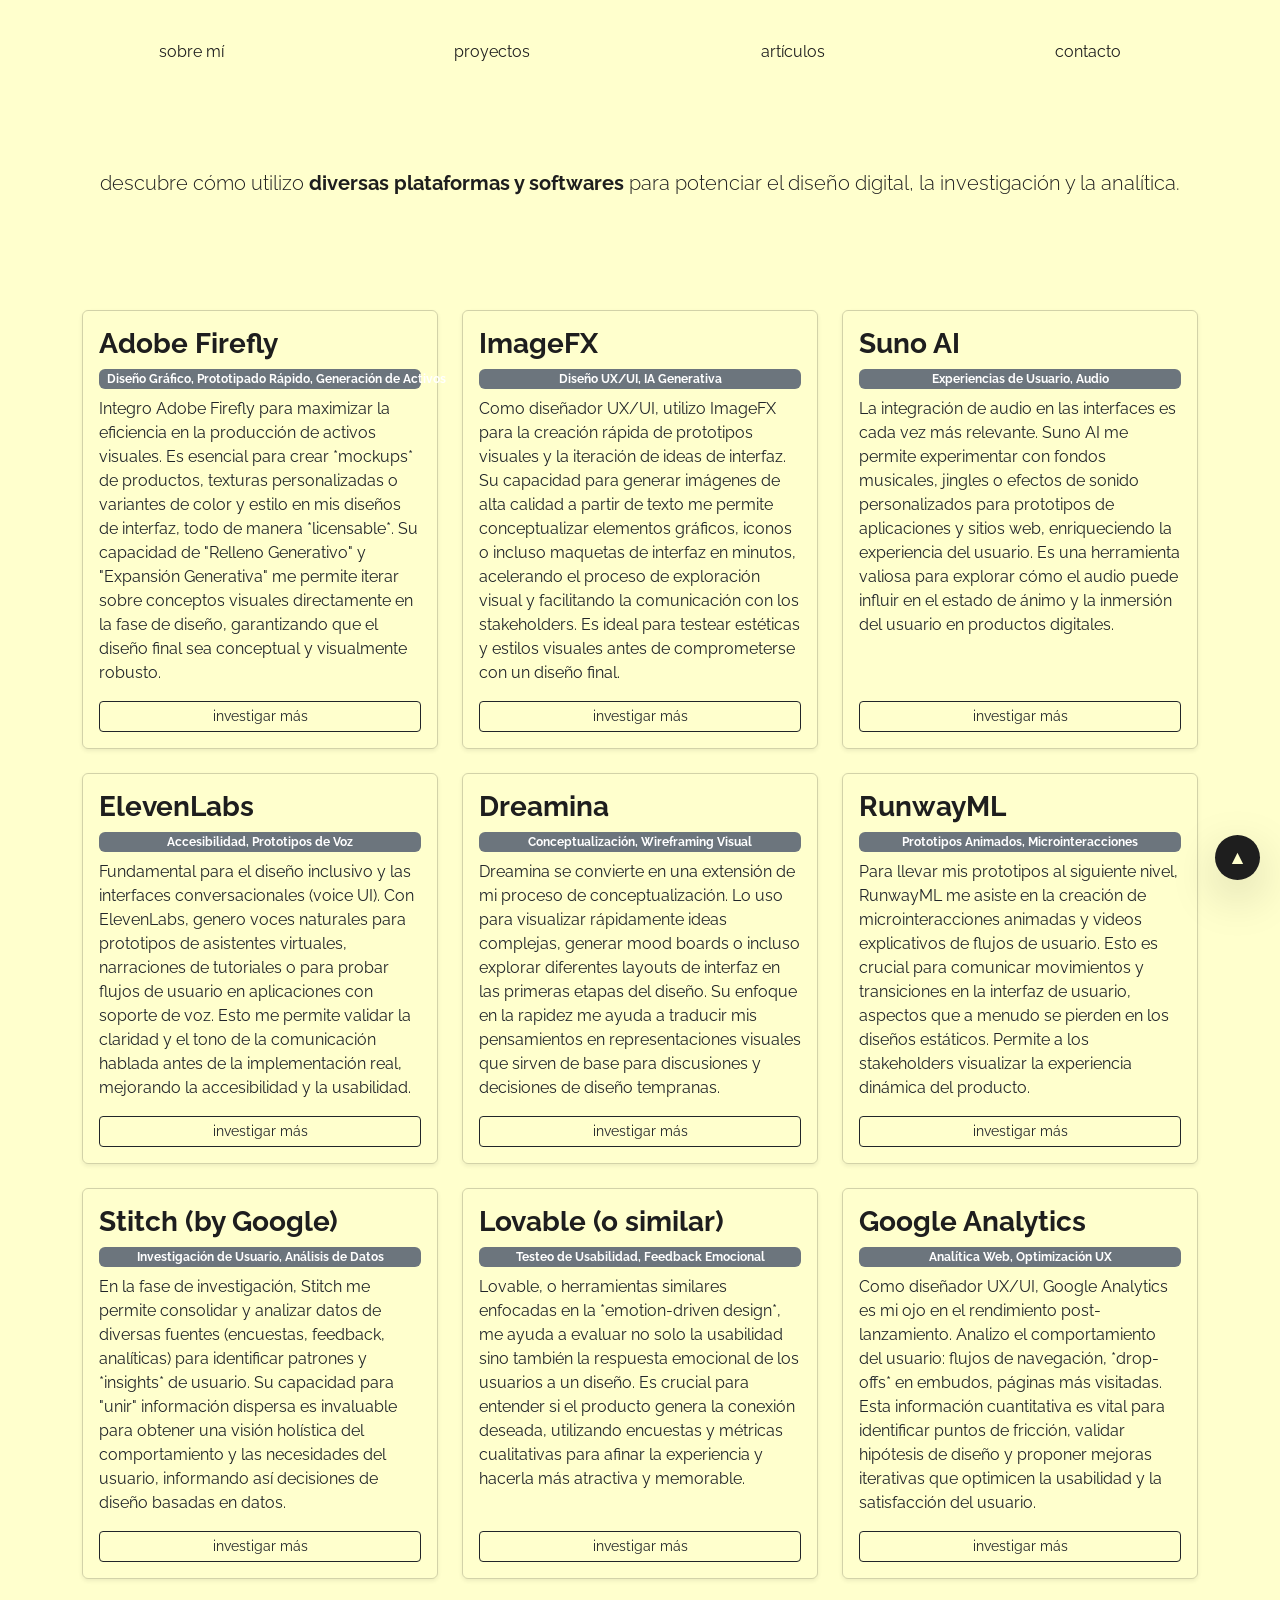
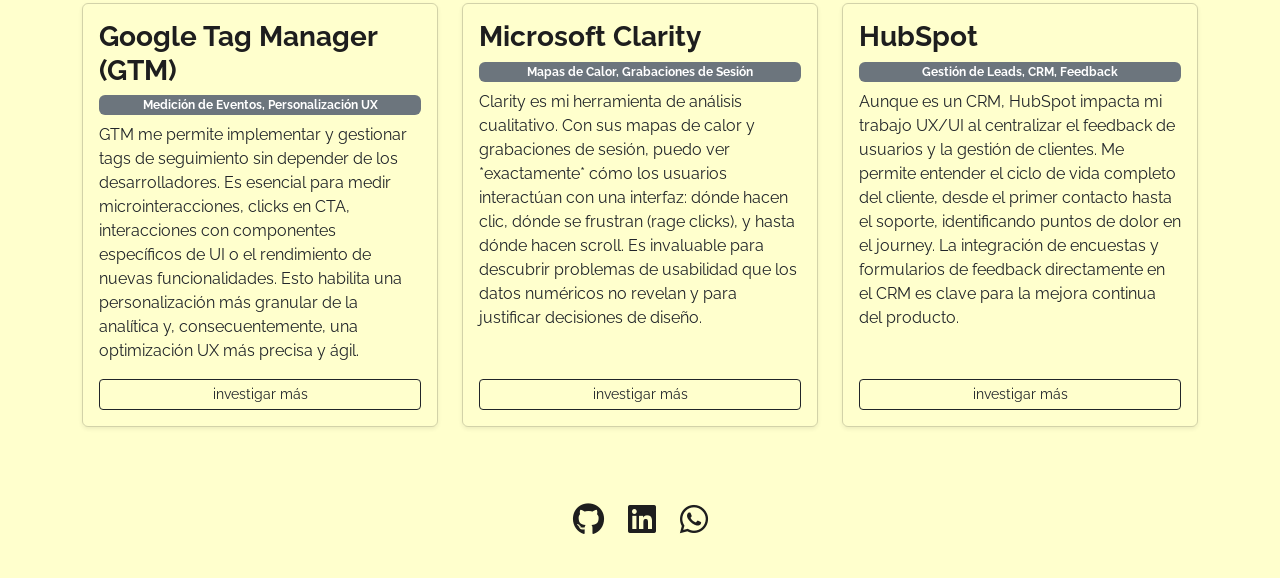
==== articulos/index.html @ fcfedfa3 "articulos" ====
<!DOCTYPE html>
<html lang="es">
<head>
    <meta charset="UTF-8" />
    <meta name="viewport" content="width=device-width, initial-scale=1.0" />
    <title>Lucía Pérez</title>
    <!-- cdn desde la web de bootstrap-->
    <link
    href="https://cdn.jsdelivr.net/npm/bootstrap@5.3.8/dist/css/bootstrap.min.css"
    rel="stylesheet"
    integrity="sha384-sRIl4kxILFvY47J16cr9ZwB07vP4J8+LH7qKQnuqkuIAvNWLzeN8tE5YBujZqJLB"
    crossorigin="anonymous"/>
    <link rel="preconnect" href="https://fonts.googleapis.com" />
    <link rel="stylesheet" href="https://cdnjs.cloudflare.com/ajax/libs/font-awesome/6.5.1/css/all.min.css" integrity="sha512-DTOQO9RWCH3ppGqcWaEA1BIZOC6xxalwEsw9c2QQeAIftl+Vegovlnee1c9QX4TctnWMn13TZye+giMm8e2LwA==" crossorigin="anonymous" referrerpolicy="no-referrer" />
    <link rel="preconnect" href="https://fonts.gstatic.com" crossorigin />
    <link
    href="https://fonts.googleapis.com/css2?family=Raleway:ital,wght@0,100..900;1,100..900&display=swap"
    rel="stylesheet"/>
    <link href="https://unpkg.com/aos@2.3.1/dist/aos.css" rel="stylesheet" />
    <link rel="stylesheet" href="style.css" />
</head>

<body>

    <!-- navbar -->
    <nav class="navbar navbar-expand-md">
    <div class="container-fluid">
        <button
        class="navbar-toggler"
        type="button"
        data-bs-toggle="collapse"
        data-bs-target="#navbar-toggler"
        aria-controls="navbarTogglerDemo01"
        aria-expanded="false"
        aria-label="Toggle navigation">
        <span class="navbar-toggler-icon"></span>
        </button>

        <div class="collapse navbar-collapse" id="navbar-toggler">
        <ul class="navbar-nav d-flex justify-content-around w-100">
            <li class="nav-item">
            <a class="nav-link" href="../index.html#hero-section">sobre mí</a>
            </li>
            <li class="nav-item">
            <a class="nav-link" href="../index.html#works-section">proyectos</a>
            </li>
            <li class="nav-item">
            <a class="nav-link" href="#">artículos</a>
            </li>
            <li class="nav-item">
            <a class="nav-link" href="../index.html#contact-section">contacto</a>
            </li>
        </ul>
        </div>
    </div>
    </nav>



<section class="hero-articulos text-center py-5" style="background-color: var(--color-claro);">
        <div class="container">

            <p class="lead mt-3" data-aos="fade-up" data-aos-duration="1000" data-aos-delay="200">
                descubre cómo utilizo <span class="font-weight-boldest">diversas plataformas y softwares</span> para potenciar el diseño digital, la investigación y la analítica. 
            </p>
        </div>
    </section>

    <section id="herramientas-dominio" class="py-5">
        <div class="container">
            <div class="row g-4">
                
                <div class="col-12 col-md-6 col-lg-4 d-flex">
                    <div class="card h-100 shadow-sm d-flex flex-column" data-aos="fade-up" data-aos-duration="800">
                        <div class="card-body d-flex flex-column">
                            <h3 class="card-title fw-bold" style="color: var(--color-acento);">Adobe Firefly</h3>
                            <span class="badge bg-secondary mb-2">Diseño Gráfico, Prototipado Rápido, Generación de Activos</span>
                            <p class="card-text">
                                Integro Adobe Firefly para maximizar la eficiencia en la producción de activos visuales. Es esencial para crear *mockups* de productos, texturas personalizadas o variantes de color y estilo en mis diseños de interfaz, todo de manera *licensable*. Su capacidad de "Relleno Generativo" y "Expansión Generativa" me permite iterar sobre conceptos visuales directamente en la fase de diseño, garantizando que el diseño final sea conceptual y visualmente robusto.
                            </p>
                            <a href="#" class="btn btn-sm btn-outline-dark mt-auto">investigar más</a> 
                        </div>
                    </div>
                </div>

                <div class="col-12 col-md-6 col-lg-4 d-flex">
                    <div class="card h-100 shadow-sm d-flex flex-column" data-aos="fade-up" data-aos-duration="800" data-aos-delay="100">
                        <div class="card-body d-flex flex-column">
                            <h3 class="card-title fw-bold" style="color: var(--color-acento);">ImageFX</h3>
                            <span class="badge bg-secondary mb-2">Diseño UX/UI, IA Generativa</span>
                            <p class="card-text">
                                Como diseñador UX/UI, utilizo ImageFX para la creación rápida de prototipos visuales y la iteración de ideas de interfaz. Su capacidad para generar imágenes de alta calidad a partir de texto me permite conceptualizar elementos gráficos, iconos o incluso maquetas de interfaz en minutos, acelerando el proceso de exploración visual y facilitando la comunicación con los stakeholders. Es ideal para testear estéticas y estilos visuales antes de comprometerse con un diseño final.
                            </p>
                            <a href="#" class="btn btn-sm btn-outline-dark mt-auto">investigar más</a>
                        </div>
                    </div>
                </div>
                
                <div class="col-12 col-md-6 col-lg-4 d-flex">
                    <div class="card h-100 shadow-sm d-flex flex-column" data-aos="fade-up" data-aos-duration="800" data-aos-delay="200">
                        <div class="card-body d-flex flex-column">
                            <h3 class="card-title fw-bold" style="color: var(--color-acento);">Suno AI</h3>
                            <span class="badge bg-secondary mb-2">Experiencias de Usuario, Audio</span>
                            <p class="card-text">
                                La integración de audio en las interfaces es cada vez más relevante. Suno AI me permite experimentar con fondos musicales, jingles o efectos de sonido personalizados para prototipos de aplicaciones y sitios web, enriqueciendo la experiencia del usuario. Es una herramienta valiosa para explorar cómo el audio puede influir en el estado de ánimo y la inmersión del usuario en productos digitales.
                            </p>
                            <a href="#" class="btn btn-sm btn-outline-dark mt-auto">investigar más</a>
                        </div>
                    </div>
                </div>

                <div class="col-12 col-md-6 col-lg-4 d-flex">
                    <div class="card h-100 shadow-sm d-flex flex-column" data-aos="fade-up" data-aos-duration="800">
                        <div class="card-body d-flex flex-column">
                            <h3 class="card-title fw-bold" style="color: var(--color-acento);">ElevenLabs</h3>
                            <span class="badge bg-secondary mb-2">Accesibilidad, Prototipos de Voz</span>
                            <p class="card-text">
                                Fundamental para el diseño inclusivo y las interfaces conversacionales (voice UI). Con ElevenLabs, genero voces naturales para prototipos de asistentes virtuales, narraciones de tutoriales o para probar flujos de usuario en aplicaciones con soporte de voz. Esto me permite validar la claridad y el tono de la comunicación hablada antes de la implementación real, mejorando la accesibilidad y la usabilidad.
                            </p>
                            <a href="#" class="btn btn-sm btn-outline-dark mt-auto">investigar más</a>
                        </div>
                    </div>
                </div>

                <div class="col-12 col-md-6 col-lg-4 d-flex">
                    <div class="card h-100 shadow-sm d-flex flex-column" data-aos="fade-up" data-aos-duration="800" data-aos-delay="100">
                        <div class="card-body d-flex flex-column">
                            <h3 class="card-title fw-bold" style="color: var(--color-acento);">Dreamina</h3>
                            <span class="badge bg-secondary mb-2">Conceptualización, Wireframing Visual</span>
                            <p class="card-text">
                                Dreamina se convierte en una extensión de mi proceso de conceptualización. Lo uso para visualizar rápidamente ideas complejas, generar mood boards o incluso explorar diferentes layouts de interfaz en las primeras etapas del diseño. Su enfoque en la rapidez me ayuda a traducir mis pensamientos en representaciones visuales que sirven de base para discusiones y decisiones de diseño tempranas.
                            </p>
                            <a href="#" class="btn btn-sm btn-outline-dark mt-auto">investigar más</a>
                        </div>
                    </div>
                </div>
                
                 <div class="col-12 col-md-6 col-lg-4 d-flex">
                    <div class="card h-100 shadow-sm d-flex flex-column" data-aos="fade-up" data-aos-duration="800" data-aos-delay="200">
                        <div class="card-body d-flex flex-column">
                            <h3 class="card-title fw-bold" style="color: var(--color-acento);">RunwayML</h3>
                            <span class="badge bg-secondary mb-2">Prototipos Animados, Microinteracciones</span>
                            <p class="card-text">
                                Para llevar mis prototipos al siguiente nivel, RunwayML me asiste en la creación de microinteracciones animadas y videos explicativos de flujos de usuario. Esto es crucial para comunicar movimientos y transiciones en la interfaz de usuario, aspectos que a menudo se pierden en los diseños estáticos. Permite a los stakeholders visualizar la experiencia dinámica del producto.
                            </p>
                            <a href="#" class="btn btn-sm btn-outline-dark mt-auto">investigar más</a>
                        </div>
                    </div>
                </div>

                <div class="col-12 col-md-6 col-lg-4 d-flex">
                    <div class="card h-100 shadow-sm d-flex flex-column" data-aos="fade-up" data-aos-duration="800">
                        <div class="card-body d-flex flex-column">
                            <h3 class="card-title fw-bold" style="color: var(--color-acento);">Stitch (by Google)</h3>
                            <span class="badge bg-secondary mb-2">Investigación de Usuario, Análisis de Datos</span>
                            <p class="card-text">
                                En la fase de investigación, Stitch me permite consolidar y analizar datos de diversas fuentes (encuestas, feedback, analíticas) para identificar patrones y *insights* de usuario. Su capacidad para "unir" información dispersa es invaluable para obtener una visión holística del comportamiento y las necesidades del usuario, informando así decisiones de diseño basadas en datos.
                            </p>
                            <a href="#" class="btn btn-sm btn-outline-dark mt-auto">investigar más</a>
                        </div>
                    </div>
                </div>

                <div class="col-12 col-md-6 col-lg-4 d-flex">
                    <div class="card h-100 shadow-sm d-flex flex-column" data-aos="fade-up" data-aos-duration="800" data-aos-delay="100">
                        <div class="card-body d-flex flex-column">
                            <h3 class="card-title fw-bold" style="color: var(--color-acento);">Lovable (o similar)</h3>
                            <span class="badge bg-secondary mb-2">Testeo de Usabilidad, Feedback Emocional</span>
                            <p class="card-text">
                                Lovable, o herramientas similares enfocadas en la *emotion-driven design*, me ayuda a evaluar no solo la usabilidad sino también la respuesta emocional de los usuarios a un diseño. Es crucial para entender si el producto genera la conexión deseada, utilizando encuestas y métricas cualitativas para afinar la experiencia y hacerla más atractiva y memorable.
                            </p>
                            <a href="#" class="btn btn-sm btn-outline-dark mt-auto">investigar más</a>
                        </div>
                    </div>
                </div>

                <div class="col-12 col-md-6 col-lg-4 d-flex">
                    <div class="card h-100 shadow-sm d-flex flex-column" data-aos="fade-up" data-aos-duration="800" data-aos-delay="200">
                        <div class="card-body d-flex flex-column">
                            <h3 class="card-title fw-bold" style="color: var(--color-acento);">Google Analytics</h3>
                            <span class="badge bg-secondary mb-2">Analítica Web, Optimización UX</span>
                            <p class="card-text">
                                Como diseñador UX/UI, Google Analytics es mi ojo en el rendimiento post-lanzamiento. Analizo el comportamiento del usuario: flujos de navegación, *drop-offs* en embudos, páginas más visitadas. Esta información cuantitativa es vital para identificar puntos de fricción, validar hipótesis de diseño y proponer mejoras iterativas que optimicen la usabilidad y la satisfacción del usuario.
                            </p>
                            <a href="#" class="btn btn-sm btn-outline-dark mt-auto">investigar más</a>
                        </div>
                    </div>
                </div>
                
                <div class="col-12 col-md-6 col-lg-4 d-flex">
                    <div class="card h-100 shadow-sm d-flex flex-column" data-aos="fade-up" data-aos-duration="800">
                        <div class="card-body d-flex flex-column">
                            <h3 class="card-title fw-bold" style="color: var(--color-acento);">Google Tag Manager (GTM)</h3>
                            <span class="badge bg-secondary mb-2">Medición de Eventos, Personalización UX</span>
                            <p class="card-text">
                                GTM me permite implementar y gestionar tags de seguimiento sin depender de los desarrolladores. Es esencial para medir microinteracciones, clicks en CTA, interacciones con componentes específicos de UI o el rendimiento de nuevas funcionalidades. Esto habilita una personalización más granular de la analítica y, consecuentemente, una optimización UX más precisa y ágil.
                            </p>
                            <a href="#" class="btn btn-sm btn-outline-dark mt-auto">investigar más</a>
                        </div>
                    </div>
                </div>

                <div class="col-12 col-md-6 col-lg-4 d-flex">
                    <div class="card h-100 shadow-sm d-flex flex-column" data-aos="fade-up" data-aos-duration="800" data-aos-delay="100">
                        <div class="card-body d-flex flex-column">
                            <h3 class="card-title fw-bold" style="color: var(--color-acento);">Microsoft Clarity</h3>
                            <span class="badge bg-secondary mb-2">Mapas de Calor, Grabaciones de Sesión</span>
                            <p class="card-text">
                                Clarity es mi herramienta de análisis cualitativo. Con sus mapas de calor y grabaciones de sesión, puedo ver *exactamente* cómo los usuarios interactúan con una interfaz: dónde hacen clic, dónde se frustran (rage clicks), y hasta dónde hacen scroll. Es invaluable para descubrir problemas de usabilidad que los datos numéricos no revelan y para justificar decisiones de diseño.
                            </p>
                            <a href="#" class="btn btn-sm btn-outline-dark mt-auto">investigar más</a>
                        </div>
                    </div>
                </div>

                <div class="col-12 col-md-6 col-lg-4 d-flex">
                    <div class="card h-100 shadow-sm d-flex flex-column" data-aos="fade-up" data-aos-duration="800" data-aos-delay="200">
                        <div class="card-body d-flex flex-column">
                            <h3 class="card-title fw-bold" style="color: var(--color-acento);">HubSpot</h3>
                            <span class="badge bg-secondary mb-2">Gestión de Leads, CRM, Feedback</span>
                            <p class="card-text">
                                Aunque es un CRM, HubSpot impacta mi trabajo UX/UI al centralizar el feedback de usuarios y la gestión de clientes. Me permite entender el ciclo de vida completo del cliente, desde el primer contacto hasta el soporte, identificando puntos de dolor en el journey. La integración de encuestas y formularios de feedback directamente en el CRM es clave para la mejora continua del producto.
                            </p>
                            <a href="#" class="btn btn-sm btn-outline-dark mt-auto">investigar más</a>
                        </div>
                    </div>
                </div>

            </div>
        </div>
    </section>

<!-- boton arriba -->
<a 
href="#top" 
id="backToTop" 
class="btn btn-dark rounded-circle shadow-lg" 
aria-label="Volver al inicio">
&#9650; </a>

<!-- footer -->

<footer class="text-center py-4 mt-1">
    <div class="container">
        <div class="d-flex justify-content-center gap-4 mb-3">
            
            <a 
                href="https://github.com/luciapwei" 
                target="_blank" 
                rel="noopener noreferrer" 
                class="footer-icon"
                aria-label="GitHub"
            >
                <i class="fa-brands fa-github fa-2x"></i> 
            </a>

            <a 
                href="https://www.linkedin.com/in/luc%C3%ADa-p%C3%A9rez-weigle-2676422aa/" 
                target="_blank" 
                rel="noopener noreferrer" 
                class="footer-icon"
                aria-label="LinkedIn"
            >
                <i class="fa-brands fa-linkedin fa-2x"></i>
            </a>

            <a 
                href="https://wa.me/59899944063" 
                target="_blank" 
                rel="noopener noreferrer" 
                class="footer-icon"
                aria-label="WhatsApp"
            >
                <i class="fa-brands fa-whatsapp fa-2x"></i>
            </a>

        </div>

        </div>

    </div>
</footer>

<!-- scripts -->

<script src="codigo.js"></script>

<script src="https://unpkg.com/aos@2.3.1/dist/aos.js"></script>
<script>
    AOS.init({
    duration: 1200,
    once: false,
    });
</script>

<script
    src="https://cdn.jsdelivr.net/npm/bootstrap@5.3.8/dist/js/bootstrap.bundle.min.js"
    integrity="sha384-FKyoEForCGlyvwx9Hj09JcYn3nv7wiPVlz7YYwJrWVcXK/BmnVDxM+D2scQbITxI"
    crossorigin="anonymous">
</script>

</body>
</html>
---- articulos/style.css ----
:root {
--color-claro: #FFFFCD;
--color-oscuro: #1E1E1E;
--color-acento: #1E1E1E;
}

body{
font-family: "Raleway", sans-serif;
color: var(--color-oscuro);
font-weight: 400 !important;
background-color: var(--color-claro);
}

.font-weight-boldest {
font-weight: 700 !important; 
color: var(--color-acento);
}

/* navbar */

.navbar {
padding: 2rem;
gap: 30px;
font-size: 1em;
}

.navbar-collapse{
justify-content: space-between;
}

.navbar-toggler {
border: none; 
background-color: transparent; 
}

.navbar-toggler:focus {
outline: none; 
box-shadow: none; 
}

.navbar li a{
color: var(--color-oscuro);
text-decoration: none;
}

.navbar li a:hover{
font-weight: bold;
transition: 0.2s;
color: var(--color-oscuro);
}

/* articulos */

.card{
    background-color: transparent;
}

/* estilos para el botón de "volver al inicio" */

#backToTop {
position: fixed; 
bottom: 20px; 
right: 20px; 
z-index: 1000; 
width: 45px;
height: 45px;
padding: 0;
line-height: 45px;
text-align: center;
font-size: 1.2rem;
color: var(--color-claro);
background-color: var(--color-acento);
border: none;
transition: opacity 0.3s, transform 0.3s;
}

#backToTop:hover {
background-color: var(--color-claro);
transform: scale(1.1);
color: var(--color-oscuro);
}

/* footer */

.footer-icon{
color: var(--color-oscuro);
}
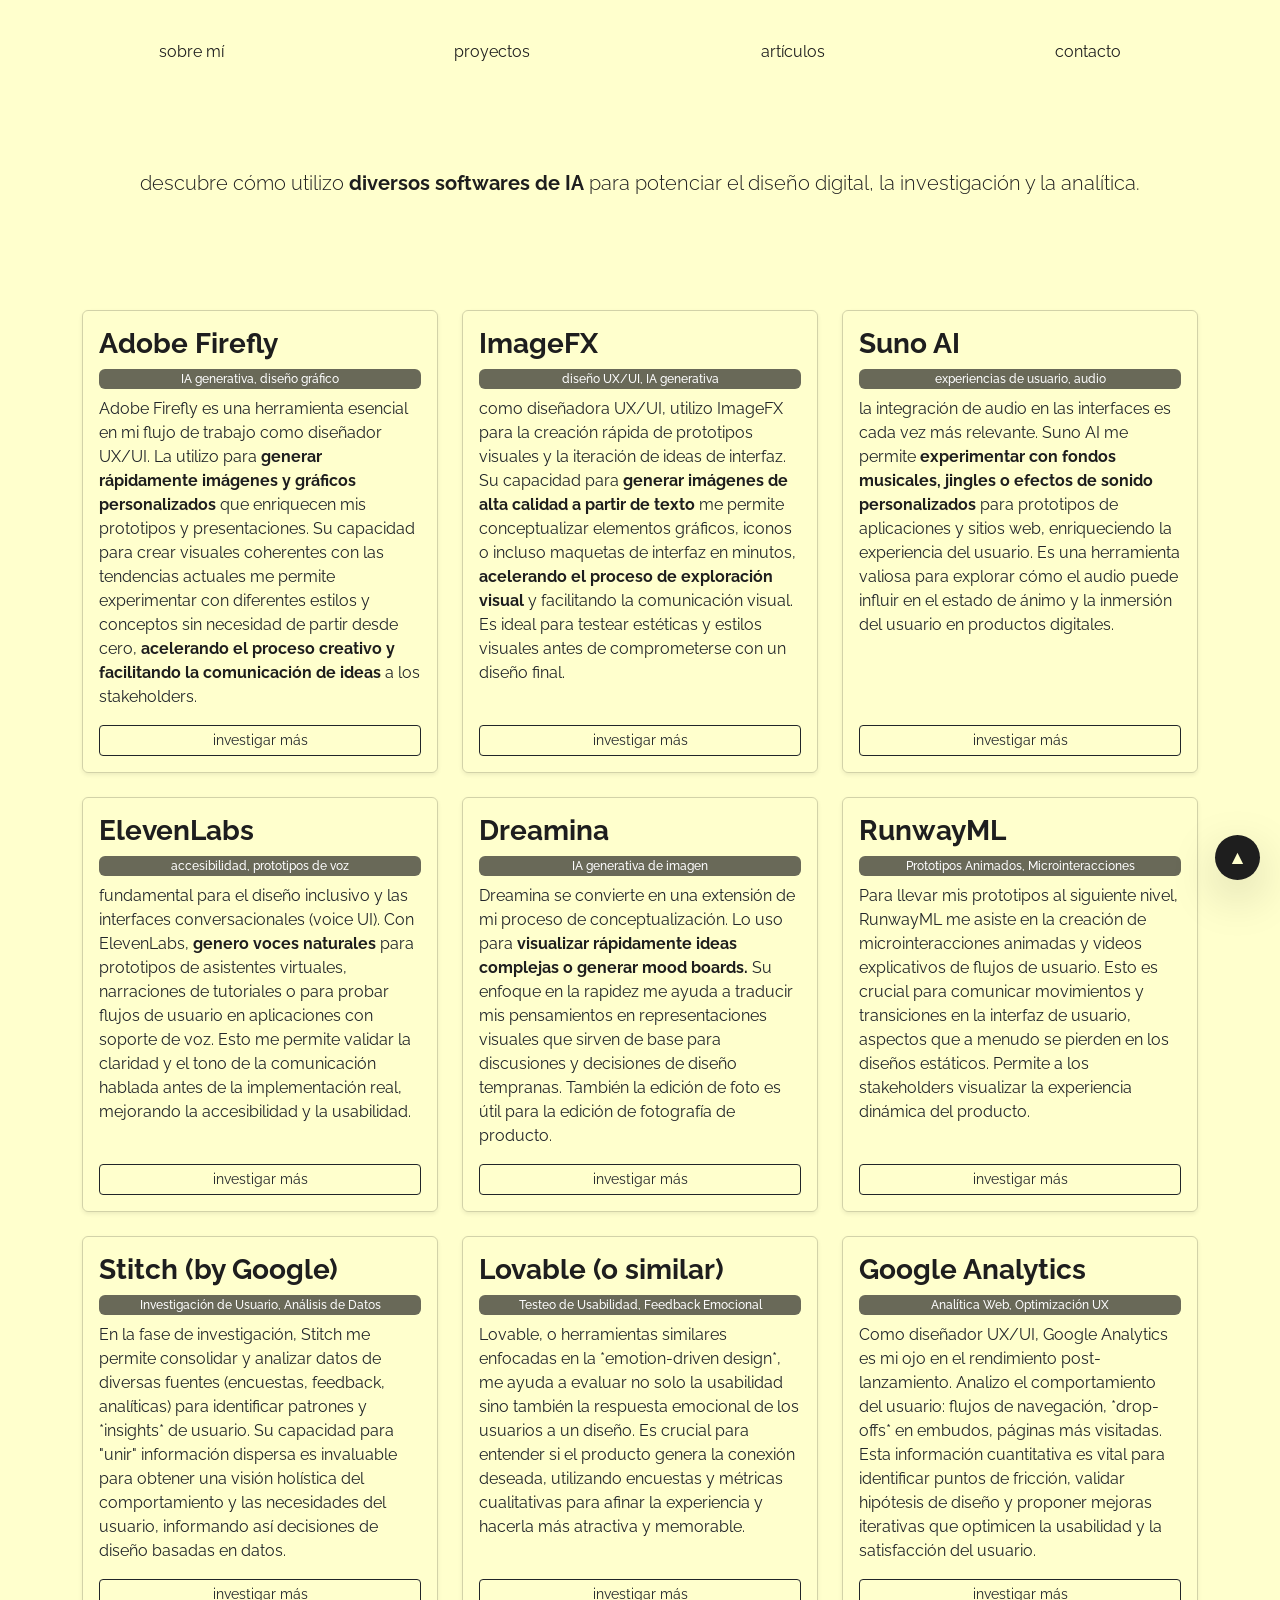
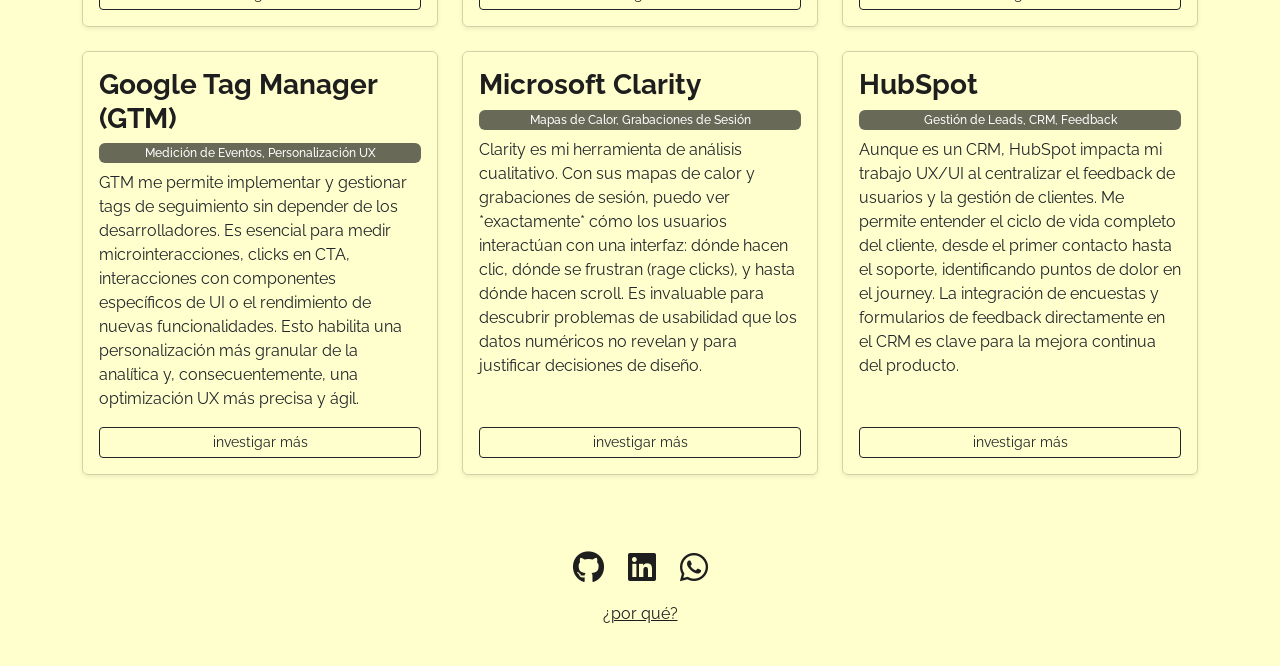
==== commit e2e22def: "ultimos arreglos" ====
--- a/articulos/index.html
+++ b/articulos/index.html
@@ -61,7 +61,7 @@
         <div class="container">
 
             <p class="lead mt-3" data-aos="fade-up" data-aos-duration="1000" data-aos-delay="200">
-                descubre cómo utilizo <span class="font-weight-boldest">diversas plataformas y softwares</span> para potenciar el diseño digital, la investigación y la analítica. 
+                descubre cómo utilizo <span class="font-weight-boldest">diversos softwares de IA</span> para potenciar el diseño digital, la investigación y la analítica. 
             </p>
         </div>
     </section>
@@ -74,11 +74,11 @@
                     <div class="card h-100 shadow-sm d-flex flex-column" data-aos="fade-up" data-aos-duration="800">
                         <div class="card-body d-flex flex-column">
                             <h3 class="card-title fw-bold" style="color: var(--color-acento);">Adobe Firefly</h3>
-                            <span class="badge bg-secondary mb-2">Diseño Gráfico, Prototipado Rápido, Generación de Activos</span>
-                            <p class="card-text">
-                                Integro Adobe Firefly para maximizar la eficiencia en la producción de activos visuales. Es esencial para crear *mockups* de productos, texturas personalizadas o variantes de color y estilo en mis diseños de interfaz, todo de manera *licensable*. Su capacidad de "Relleno Generativo" y "Expansión Generativa" me permite iterar sobre conceptos visuales directamente en la fase de diseño, garantizando que el diseño final sea conceptual y visualmente robusto.
-                            </p>
-                            <a href="#" class="btn btn-sm btn-outline-dark mt-auto">investigar más</a> 
+                            <span class="badge bg-secondary mb-2"> IA generativa, diseño gráfico</span>
+                            <p class="card-text">
+                                Adobe Firefly es una herramienta esencial en mi flujo de trabajo como diseñador UX/UI. La utilizo para <span class="font-weight-boldest">generar rápidamente imágenes y gráficos personalizados</span> que enriquecen mis prototipos y presentaciones. Su capacidad para crear visuales coherentes con las tendencias actuales me permite experimentar con diferentes estilos y conceptos sin necesidad de partir desde cero, <span class="font-weight-boldest">acelerando el proceso creativo y facilitando la comunicación de ideas</span> a los stakeholders.
+                            </p>
+                            <a href="https://www.adobe.com/es/products/firefly.html" class="btn btn-sm btn-outline-dark mt-auto">investigar más</a> 
                         </div>
                     </div>
                 </div>
@@ -87,11 +87,11 @@
                     <div class="card h-100 shadow-sm d-flex flex-column" data-aos="fade-up" data-aos-duration="800" data-aos-delay="100">
                         <div class="card-body d-flex flex-column">
                             <h3 class="card-title fw-bold" style="color: var(--color-acento);">ImageFX</h3>
-                            <span class="badge bg-secondary mb-2">Diseño UX/UI, IA Generativa</span>
-                            <p class="card-text">
-                                Como diseñador UX/UI, utilizo ImageFX para la creación rápida de prototipos visuales y la iteración de ideas de interfaz. Su capacidad para generar imágenes de alta calidad a partir de texto me permite conceptualizar elementos gráficos, iconos o incluso maquetas de interfaz en minutos, acelerando el proceso de exploración visual y facilitando la comunicación con los stakeholders. Es ideal para testear estéticas y estilos visuales antes de comprometerse con un diseño final.
-                            </p>
-                            <a href="#" class="btn btn-sm btn-outline-dark mt-auto">investigar más</a>
+                            <span class="badge bg-secondary mb-2">diseño UX/UI, IA generativa</span>
+                            <p class="card-text">
+                                como diseñadora UX/UI, utilizo ImageFX para la creación rápida de prototipos visuales y la iteración de ideas de interfaz. Su capacidad para<span class="font-weight-boldest"> generar imágenes de alta calidad a partir de texto</span> me permite conceptualizar elementos gráficos, iconos o incluso maquetas de interfaz en minutos, <span class="font-weight-boldest">acelerando el proceso de exploración visual</span> y facilitando la comunicación visual. Es ideal para testear estéticas y estilos visuales antes de comprometerse con un diseño final.
+                            </p>
+                            <a href="https://labs.google/fx/es-419/tools/image-fx" class="btn btn-sm btn-outline-dark mt-auto">investigar más</a>
                         </div>
                     </div>
                 </div>
@@ -100,11 +100,11 @@
                     <div class="card h-100 shadow-sm d-flex flex-column" data-aos="fade-up" data-aos-duration="800" data-aos-delay="200">
                         <div class="card-body d-flex flex-column">
                             <h3 class="card-title fw-bold" style="color: var(--color-acento);">Suno AI</h3>
-                            <span class="badge bg-secondary mb-2">Experiencias de Usuario, Audio</span>
-                            <p class="card-text">
-                                La integración de audio en las interfaces es cada vez más relevante. Suno AI me permite experimentar con fondos musicales, jingles o efectos de sonido personalizados para prototipos de aplicaciones y sitios web, enriqueciendo la experiencia del usuario. Es una herramienta valiosa para explorar cómo el audio puede influir en el estado de ánimo y la inmersión del usuario en productos digitales.
-                            </p>
-                            <a href="#" class="btn btn-sm btn-outline-dark mt-auto">investigar más</a>
+                            <span class="badge bg-secondary mb-2">experiencias de usuario, audio</span>
+                            <p class="card-text">
+                                la integración de audio en las interfaces es cada vez más relevante. Suno AI me permite <span class="font-weight-boldest">experimentar con fondos musicales, jingles o efectos de sonido personalizados</span> para prototipos de aplicaciones y sitios web, enriqueciendo la experiencia del usuario. Es una herramienta valiosa para explorar cómo el audio puede influir en el estado de ánimo y la inmersión del usuario en productos digitales.
+                            </p>
+                            <a href="https://suno.com/create?wid=default" class="btn btn-sm btn-outline-dark mt-auto">investigar más</a>
                         </div>
                     </div>
                 </div>
@@ -113,11 +113,11 @@
                     <div class="card h-100 shadow-sm d-flex flex-column" data-aos="fade-up" data-aos-duration="800">
                         <div class="card-body d-flex flex-column">
                             <h3 class="card-title fw-bold" style="color: var(--color-acento);">ElevenLabs</h3>
-                            <span class="badge bg-secondary mb-2">Accesibilidad, Prototipos de Voz</span>
-                            <p class="card-text">
-                                Fundamental para el diseño inclusivo y las interfaces conversacionales (voice UI). Con ElevenLabs, genero voces naturales para prototipos de asistentes virtuales, narraciones de tutoriales o para probar flujos de usuario en aplicaciones con soporte de voz. Esto me permite validar la claridad y el tono de la comunicación hablada antes de la implementación real, mejorando la accesibilidad y la usabilidad.
-                            </p>
-                            <a href="#" class="btn btn-sm btn-outline-dark mt-auto">investigar más</a>
+                            <span class="badge bg-secondary mb-2">accesibilidad, prototipos de voz</span>
+                            <p class="card-text">
+                                fundamental para el diseño inclusivo y las interfaces conversacionales (voice UI). Con ElevenLabs, <span class="font-weight-boldest">genero voces naturales</span> para prototipos de asistentes virtuales, narraciones de tutoriales o para probar flujos de usuario en aplicaciones con soporte de voz. Esto me permite validar la claridad y el tono de la comunicación hablada antes de la implementación real, mejorando la accesibilidad y la usabilidad.
+                            </p>
+                            <a href="https://elevenlabs.io/app/home" class="btn btn-sm btn-outline-dark mt-auto">investigar más</a>
                         </div>
                     </div>
                 </div>
@@ -126,11 +126,11 @@
                     <div class="card h-100 shadow-sm d-flex flex-column" data-aos="fade-up" data-aos-duration="800" data-aos-delay="100">
                         <div class="card-body d-flex flex-column">
                             <h3 class="card-title fw-bold" style="color: var(--color-acento);">Dreamina</h3>
-                            <span class="badge bg-secondary mb-2">Conceptualización, Wireframing Visual</span>
-                            <p class="card-text">
-                                Dreamina se convierte en una extensión de mi proceso de conceptualización. Lo uso para visualizar rápidamente ideas complejas, generar mood boards o incluso explorar diferentes layouts de interfaz en las primeras etapas del diseño. Su enfoque en la rapidez me ayuda a traducir mis pensamientos en representaciones visuales que sirven de base para discusiones y decisiones de diseño tempranas.
-                            </p>
-                            <a href="#" class="btn btn-sm btn-outline-dark mt-auto">investigar más</a>
+                            <span class="badge bg-secondary mb-2">IA generativa de imagen</span>
+                            <p class="card-text">
+                                Dreamina se convierte en una extensión de mi proceso de conceptualización. Lo uso para <span class="font-weight-boldest">visualizar rápidamente ideas complejas o  generar mood boards.</span> Su enfoque en la rapidez me ayuda a traducir mis pensamientos en representaciones visuales que sirven de base para discusiones y decisiones de diseño tempranas. También la edición de foto es útil para la edición de fotografía de producto.
+                            </p>
+                            <a href="https://dreamina.capcut.com/ai-tool/home" class="btn btn-sm btn-outline-dark mt-auto">investigar más</a>
                         </div>
                     </div>
                 </div>
@@ -143,7 +143,7 @@
                             <p class="card-text">
                                 Para llevar mis prototipos al siguiente nivel, RunwayML me asiste en la creación de microinteracciones animadas y videos explicativos de flujos de usuario. Esto es crucial para comunicar movimientos y transiciones en la interfaz de usuario, aspectos que a menudo se pierden en los diseños estáticos. Permite a los stakeholders visualizar la experiencia dinámica del producto.
                             </p>
-                            <a href="#" class="btn btn-sm btn-outline-dark mt-auto">investigar más</a>
+                            <a href="https://runwayml.com/" class="btn btn-sm btn-outline-dark mt-auto">investigar más</a>
                         </div>
                     </div>
                 </div>
@@ -156,7 +156,7 @@
                             <p class="card-text">
                                 En la fase de investigación, Stitch me permite consolidar y analizar datos de diversas fuentes (encuestas, feedback, analíticas) para identificar patrones y *insights* de usuario. Su capacidad para "unir" información dispersa es invaluable para obtener una visión holística del comportamiento y las necesidades del usuario, informando así decisiones de diseño basadas en datos.
                             </p>
-                            <a href="#" class="btn btn-sm btn-outline-dark mt-auto">investigar más</a>
+                            <a href="https://stitch.withgoogle.com/" class="btn btn-sm btn-outline-dark mt-auto">investigar más</a>
                         </div>
                     </div>
                 </div>
@@ -169,7 +169,7 @@
                             <p class="card-text">
                                 Lovable, o herramientas similares enfocadas en la *emotion-driven design*, me ayuda a evaluar no solo la usabilidad sino también la respuesta emocional de los usuarios a un diseño. Es crucial para entender si el producto genera la conexión deseada, utilizando encuestas y métricas cualitativas para afinar la experiencia y hacerla más atractiva y memorable.
                             </p>
-                            <a href="#" class="btn btn-sm btn-outline-dark mt-auto">investigar más</a>
+                            <a href="https://lovable.dev/" class="btn btn-sm btn-outline-dark mt-auto">investigar más</a>
                         </div>
                     </div>
                 </div>
@@ -182,7 +182,7 @@
                             <p class="card-text">
                                 Como diseñador UX/UI, Google Analytics es mi ojo en el rendimiento post-lanzamiento. Analizo el comportamiento del usuario: flujos de navegación, *drop-offs* en embudos, páginas más visitadas. Esta información cuantitativa es vital para identificar puntos de fricción, validar hipótesis de diseño y proponer mejoras iterativas que optimicen la usabilidad y la satisfacción del usuario.
                             </p>
-                            <a href="#" class="btn btn-sm btn-outline-dark mt-auto">investigar más</a>
+                            <a href="https://developers.google.com/analytics/devguides/collection/ga4?hl=es" class="btn btn-sm btn-outline-dark mt-auto">investigar más</a>
                         </div>
                     </div>
                 </div>
@@ -195,7 +195,7 @@
                             <p class="card-text">
                                 GTM me permite implementar y gestionar tags de seguimiento sin depender de los desarrolladores. Es esencial para medir microinteracciones, clicks en CTA, interacciones con componentes específicos de UI o el rendimiento de nuevas funcionalidades. Esto habilita una personalización más granular de la analítica y, consecuentemente, una optimización UX más precisa y ágil.
                             </p>
-                            <a href="#" class="btn btn-sm btn-outline-dark mt-auto">investigar más</a>
+                            <a href="https://tagmanager.google.com/" class="btn btn-sm btn-outline-dark mt-auto">investigar más</a>
                         </div>
                     </div>
                 </div>
@@ -208,7 +208,7 @@
                             <p class="card-text">
                                 Clarity es mi herramienta de análisis cualitativo. Con sus mapas de calor y grabaciones de sesión, puedo ver *exactamente* cómo los usuarios interactúan con una interfaz: dónde hacen clic, dónde se frustran (rage clicks), y hasta dónde hacen scroll. Es invaluable para descubrir problemas de usabilidad que los datos numéricos no revelan y para justificar decisiones de diseño.
                             </p>
-                            <a href="#" class="btn btn-sm btn-outline-dark mt-auto">investigar más</a>
+                            <a href="https://clarity.microsoft.com/" class="btn btn-sm btn-outline-dark mt-auto">investigar más</a>
                         </div>
                     </div>
                 </div>
@@ -217,11 +217,11 @@
                     <div class="card h-100 shadow-sm d-flex flex-column" data-aos="fade-up" data-aos-duration="800" data-aos-delay="200">
                         <div class="card-body d-flex flex-column">
                             <h3 class="card-title fw-bold" style="color: var(--color-acento);">HubSpot</h3>
-                            <span class="badge bg-secondary mb-2">Gestión de Leads, CRM, Feedback</span>
+                            <span class="badge mb-2">Gestión de Leads, CRM, Feedback</span>
                             <p class="card-text">
                                 Aunque es un CRM, HubSpot impacta mi trabajo UX/UI al centralizar el feedback de usuarios y la gestión de clientes. Me permite entender el ciclo de vida completo del cliente, desde el primer contacto hasta el soporte, identificando puntos de dolor en el journey. La integración de encuestas y formularios de feedback directamente en el CRM es clave para la mejora continua del producto.
                             </p>
-                            <a href="#" class="btn btn-sm btn-outline-dark mt-auto">investigar más</a>
+                            <a href="https://www.hubspot.es/" class="btn btn-sm btn-outline-dark mt-auto">investigar más</a>
                         </div>
                     </div>
                 </div>
@@ -276,6 +276,15 @@
 
         </div>
 
+        <div class="mb-3"> 
+            <a 
+                href="../porque/index.html" 
+                class="footer-icon" 
+                aria-label="Fundamentos del Diseño Web">
+                
+                <span class="d-block mt-2">¿por qué?</span>
+            </a>
+        </div>
         </div>
 
     </div>
--- a/articulos/style.css
+++ b/articulos/style.css
@@ -74,6 +74,11 @@
 transition: opacity 0.3s, transform 0.3s;
 }
 
+.badge{
+    background-color: #1e1e1eaa !important;
+    font-weight: 500 !important;
+}
+
 #backToTop:hover {
 background-color: var(--color-claro);
 transform: scale(1.1);
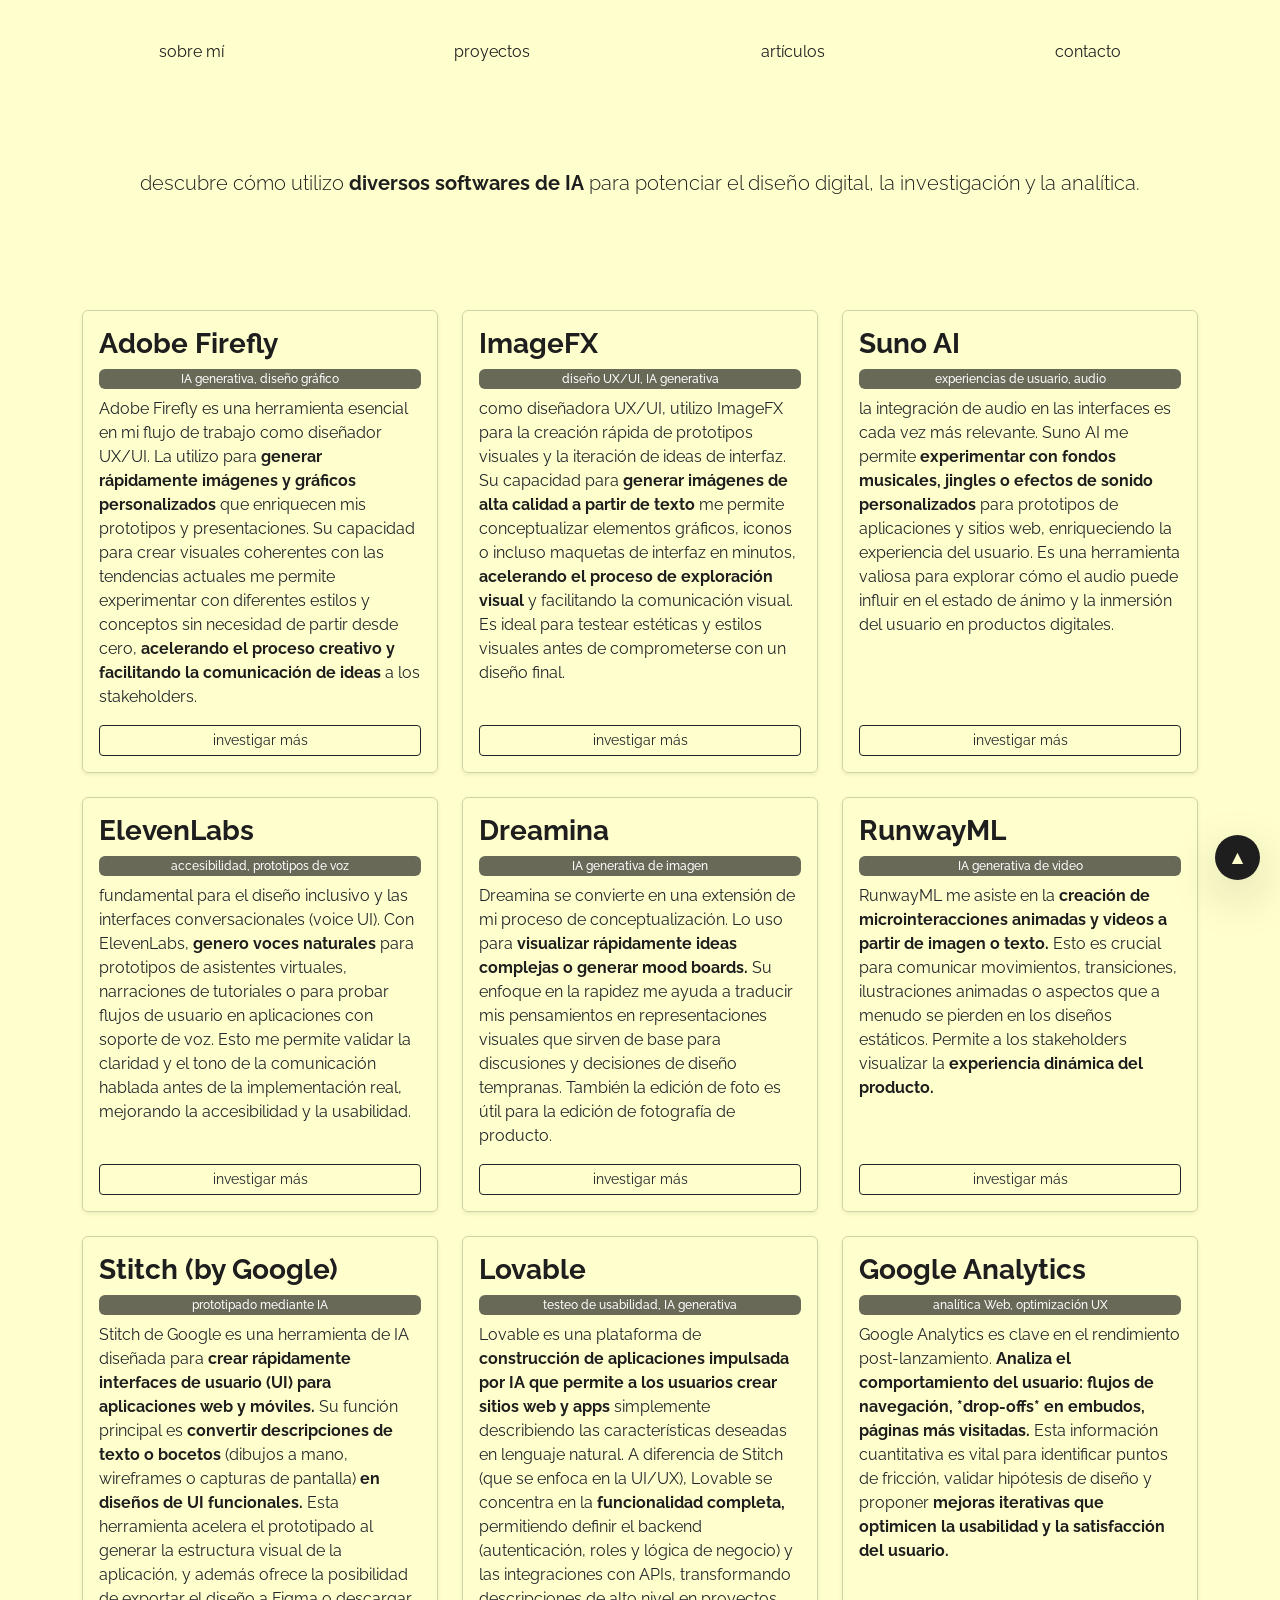
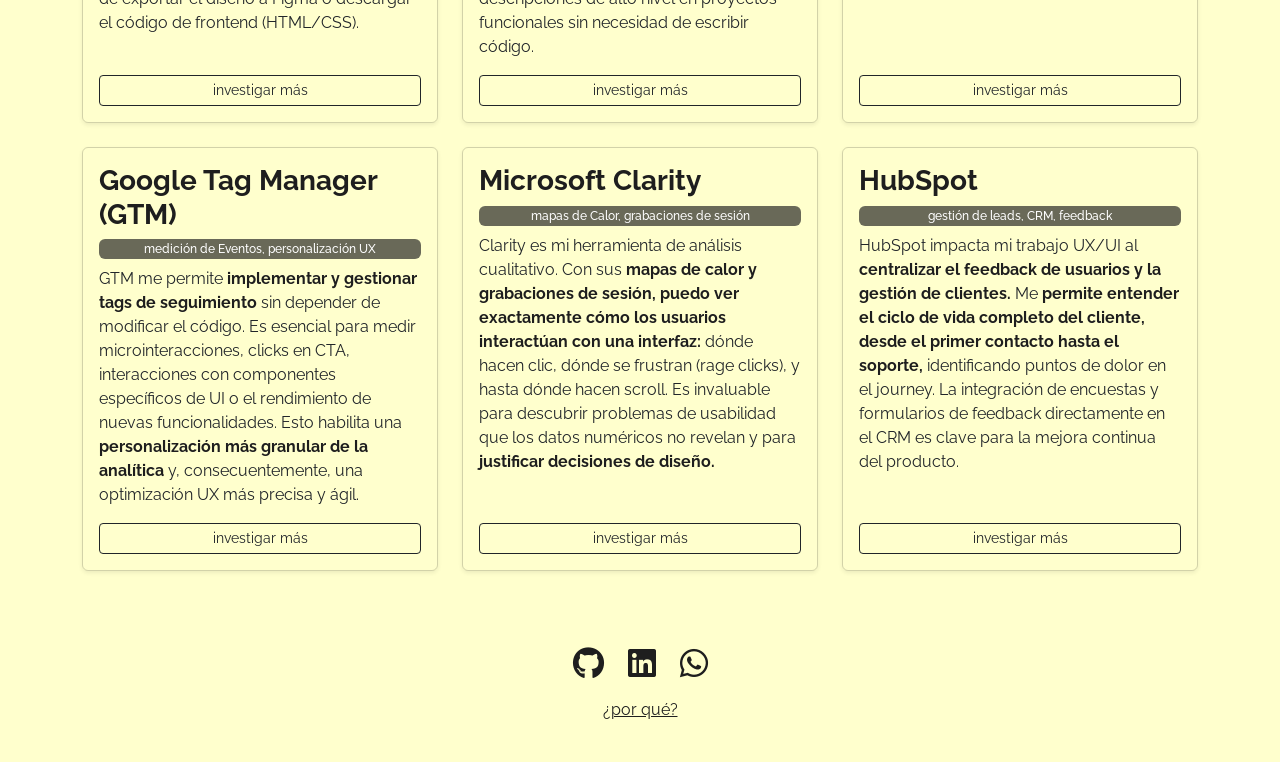
==== commit c9bcdc59: "mejora en articulos" ====
--- a/articulos/index.html
+++ b/articulos/index.html
@@ -139,9 +139,9 @@
                     <div class="card h-100 shadow-sm d-flex flex-column" data-aos="fade-up" data-aos-duration="800" data-aos-delay="200">
                         <div class="card-body d-flex flex-column">
                             <h3 class="card-title fw-bold" style="color: var(--color-acento);">RunwayML</h3>
-                            <span class="badge bg-secondary mb-2">Prototipos Animados, Microinteracciones</span>
-                            <p class="card-text">
-                                Para llevar mis prototipos al siguiente nivel, RunwayML me asiste en la creación de microinteracciones animadas y videos explicativos de flujos de usuario. Esto es crucial para comunicar movimientos y transiciones en la interfaz de usuario, aspectos que a menudo se pierden en los diseños estáticos. Permite a los stakeholders visualizar la experiencia dinámica del producto.
+                            <span class="badge bg-secondary mb-2">IA generativa de video</span>
+                            <p class="card-text">
+                                RunwayML me asiste en la <span class="font-weight-boldest">creación de microinteracciones animadas y videos a partir de imagen o texto.</span> Esto es crucial para comunicar movimientos, transiciones, ilustraciones animadas o aspectos que a menudo se pierden en los diseños estáticos. Permite a los stakeholders visualizar la <span class="font-weight-boldest">experiencia dinámica del producto.</span>
                             </p>
                             <a href="https://runwayml.com/" class="btn btn-sm btn-outline-dark mt-auto">investigar más</a>
                         </div>
@@ -152,9 +152,9 @@
                     <div class="card h-100 shadow-sm d-flex flex-column" data-aos="fade-up" data-aos-duration="800">
                         <div class="card-body d-flex flex-column">
                             <h3 class="card-title fw-bold" style="color: var(--color-acento);">Stitch (by Google)</h3>
-                            <span class="badge bg-secondary mb-2">Investigación de Usuario, Análisis de Datos</span>
-                            <p class="card-text">
-                                En la fase de investigación, Stitch me permite consolidar y analizar datos de diversas fuentes (encuestas, feedback, analíticas) para identificar patrones y *insights* de usuario. Su capacidad para "unir" información dispersa es invaluable para obtener una visión holística del comportamiento y las necesidades del usuario, informando así decisiones de diseño basadas en datos.
+                            <span class="badge bg-secondary mb-2">prototipado mediante IA</span>
+                            <p class="card-text">
+                                Stitch de Google es una herramienta de IA diseñada para <span class="font-weight-boldest">crear rápidamente interfaces de usuario (UI) para aplicaciones web y móviles.</span> Su función principal es <span class="font-weight-boldest">convertir descripciones de texto o bocetos </span>(dibujos a mano, wireframes o capturas de pantalla) <span class="font-weight-boldest">en diseños de UI funcionales.</span> Esta herramienta acelera el prototipado al generar la estructura visual de la aplicación, y además ofrece la posibilidad de exportar el diseño a Figma o descargar el código de frontend (HTML/CSS).
                             </p>
                             <a href="https://stitch.withgoogle.com/" class="btn btn-sm btn-outline-dark mt-auto">investigar más</a>
                         </div>
@@ -164,10 +164,10 @@
                 <div class="col-12 col-md-6 col-lg-4 d-flex">
                     <div class="card h-100 shadow-sm d-flex flex-column" data-aos="fade-up" data-aos-duration="800" data-aos-delay="100">
                         <div class="card-body d-flex flex-column">
-                            <h3 class="card-title fw-bold" style="color: var(--color-acento);">Lovable (o similar)</h3>
-                            <span class="badge bg-secondary mb-2">Testeo de Usabilidad, Feedback Emocional</span>
-                            <p class="card-text">
-                                Lovable, o herramientas similares enfocadas en la *emotion-driven design*, me ayuda a evaluar no solo la usabilidad sino también la respuesta emocional de los usuarios a un diseño. Es crucial para entender si el producto genera la conexión deseada, utilizando encuestas y métricas cualitativas para afinar la experiencia y hacerla más atractiva y memorable.
+                            <h3 class="card-title fw-bold" style="color: var(--color-acento);">Lovable</h3>
+                            <span class="badge bg-secondary mb-2">testeo de usabilidad, IA generativa </span>
+                            <p class="card-text">
+                                Lovable es una plataforma de <span class="font-weight-boldest">construcción de aplicaciones impulsada por IA que permite a los usuarios crear sitios web y apps</span> simplemente describiendo las características deseadas en lenguaje natural. A diferencia de Stitch (que se enfoca en la UI/UX), Lovable se concentra en la <span class="font-weight-boldest">funcionalidad completa,</span>  permitiendo definir el backend (autenticación, roles y lógica de negocio) y las integraciones con APIs, transformando descripciones de alto nivel en proyectos funcionales sin necesidad de escribir código.
                             </p>
                             <a href="https://lovable.dev/" class="btn btn-sm btn-outline-dark mt-auto">investigar más</a>
                         </div>
@@ -178,9 +178,9 @@
                     <div class="card h-100 shadow-sm d-flex flex-column" data-aos="fade-up" data-aos-duration="800" data-aos-delay="200">
                         <div class="card-body d-flex flex-column">
                             <h3 class="card-title fw-bold" style="color: var(--color-acento);">Google Analytics</h3>
-                            <span class="badge bg-secondary mb-2">Analítica Web, Optimización UX</span>
-                            <p class="card-text">
-                                Como diseñador UX/UI, Google Analytics es mi ojo en el rendimiento post-lanzamiento. Analizo el comportamiento del usuario: flujos de navegación, *drop-offs* en embudos, páginas más visitadas. Esta información cuantitativa es vital para identificar puntos de fricción, validar hipótesis de diseño y proponer mejoras iterativas que optimicen la usabilidad y la satisfacción del usuario.
+                            <span class="badge bg-secondary mb-2">analítica Web, optimización UX</span>
+                            <p class="card-text">
+                                Google Analytics es clave en el rendimiento post-lanzamiento. <span class="font-weight-boldest">Analiza el comportamiento del usuario: flujos de navegación, *drop-offs* en embudos, páginas más visitadas.</span> Esta información cuantitativa es vital para identificar puntos de fricción, validar hipótesis de diseño y proponer <span class="font-weight-boldest">mejoras iterativas que optimicen la usabilidad y la satisfacción del usuario.</span>
                             </p>
                             <a href="https://developers.google.com/analytics/devguides/collection/ga4?hl=es" class="btn btn-sm btn-outline-dark mt-auto">investigar más</a>
                         </div>
@@ -191,9 +191,9 @@
                     <div class="card h-100 shadow-sm d-flex flex-column" data-aos="fade-up" data-aos-duration="800">
                         <div class="card-body d-flex flex-column">
                             <h3 class="card-title fw-bold" style="color: var(--color-acento);">Google Tag Manager (GTM)</h3>
-                            <span class="badge bg-secondary mb-2">Medición de Eventos, Personalización UX</span>
-                            <p class="card-text">
-                                GTM me permite implementar y gestionar tags de seguimiento sin depender de los desarrolladores. Es esencial para medir microinteracciones, clicks en CTA, interacciones con componentes específicos de UI o el rendimiento de nuevas funcionalidades. Esto habilita una personalización más granular de la analítica y, consecuentemente, una optimización UX más precisa y ágil.
+                            <span class="badge bg-secondary mb-2">medición de Eventos, personalización UX</span>
+                            <p class="card-text">
+                                GTM me permite <span class="font-weight-boldest">implementar y gestionar tags de seguimiento </span>sin depender de modificar el código. Es esencial para medir microinteracciones, clicks en CTA, interacciones con componentes específicos de UI o el rendimiento de nuevas funcionalidades. Esto habilita una <span class="font-weight-boldest">personalización más granular de la analítica</span> y, consecuentemente, una optimización UX más precisa y ágil.
                             </p>
                             <a href="https://tagmanager.google.com/" class="btn btn-sm btn-outline-dark mt-auto">investigar más</a>
                         </div>
@@ -204,9 +204,9 @@
                     <div class="card h-100 shadow-sm d-flex flex-column" data-aos="fade-up" data-aos-duration="800" data-aos-delay="100">
                         <div class="card-body d-flex flex-column">
                             <h3 class="card-title fw-bold" style="color: var(--color-acento);">Microsoft Clarity</h3>
-                            <span class="badge bg-secondary mb-2">Mapas de Calor, Grabaciones de Sesión</span>
-                            <p class="card-text">
-                                Clarity es mi herramienta de análisis cualitativo. Con sus mapas de calor y grabaciones de sesión, puedo ver *exactamente* cómo los usuarios interactúan con una interfaz: dónde hacen clic, dónde se frustran (rage clicks), y hasta dónde hacen scroll. Es invaluable para descubrir problemas de usabilidad que los datos numéricos no revelan y para justificar decisiones de diseño.
+                            <span class="badge bg-secondary mb-2">mapas de Calor, grabaciones de sesión</span>
+                            <p class="card-text">
+                                Clarity es mi herramienta de análisis cualitativo. Con sus<span class="font-weight-boldest"> mapas de calor y grabaciones de sesión, puedo ver exactamente cómo los usuarios interactúan con una interfaz: </span>dónde hacen clic, dónde se frustran (rage clicks), y hasta dónde hacen scroll. Es invaluable para descubrir problemas de usabilidad que los datos numéricos no revelan y para <span class="font-weight-boldest">justificar decisiones de diseño.</span>
                             </p>
                             <a href="https://clarity.microsoft.com/" class="btn btn-sm btn-outline-dark mt-auto">investigar más</a>
                         </div>
@@ -217,9 +217,9 @@
                     <div class="card h-100 shadow-sm d-flex flex-column" data-aos="fade-up" data-aos-duration="800" data-aos-delay="200">
                         <div class="card-body d-flex flex-column">
                             <h3 class="card-title fw-bold" style="color: var(--color-acento);">HubSpot</h3>
-                            <span class="badge mb-2">Gestión de Leads, CRM, Feedback</span>
-                            <p class="card-text">
-                                Aunque es un CRM, HubSpot impacta mi trabajo UX/UI al centralizar el feedback de usuarios y la gestión de clientes. Me permite entender el ciclo de vida completo del cliente, desde el primer contacto hasta el soporte, identificando puntos de dolor en el journey. La integración de encuestas y formularios de feedback directamente en el CRM es clave para la mejora continua del producto.
+                            <span class="badge mb-2">gestión de leads, CRM, feedback</span>
+                            <p class="card-text">
+                                HubSpot impacta mi trabajo UX/UI al <span class="font-weight-boldest">centralizar el feedback de usuarios y la gestión de clientes.</span> Me <span class="font-weight-boldest">permite entender el ciclo de vida completo del cliente, desde el primer contacto hasta el soporte,</span> identificando puntos de dolor en el journey. La integración de encuestas y formularios de feedback directamente en el CRM es clave para la mejora continua del producto.
                             </p>
                             <a href="https://www.hubspot.es/" class="btn btn-sm btn-outline-dark mt-auto">investigar más</a>
                         </div>
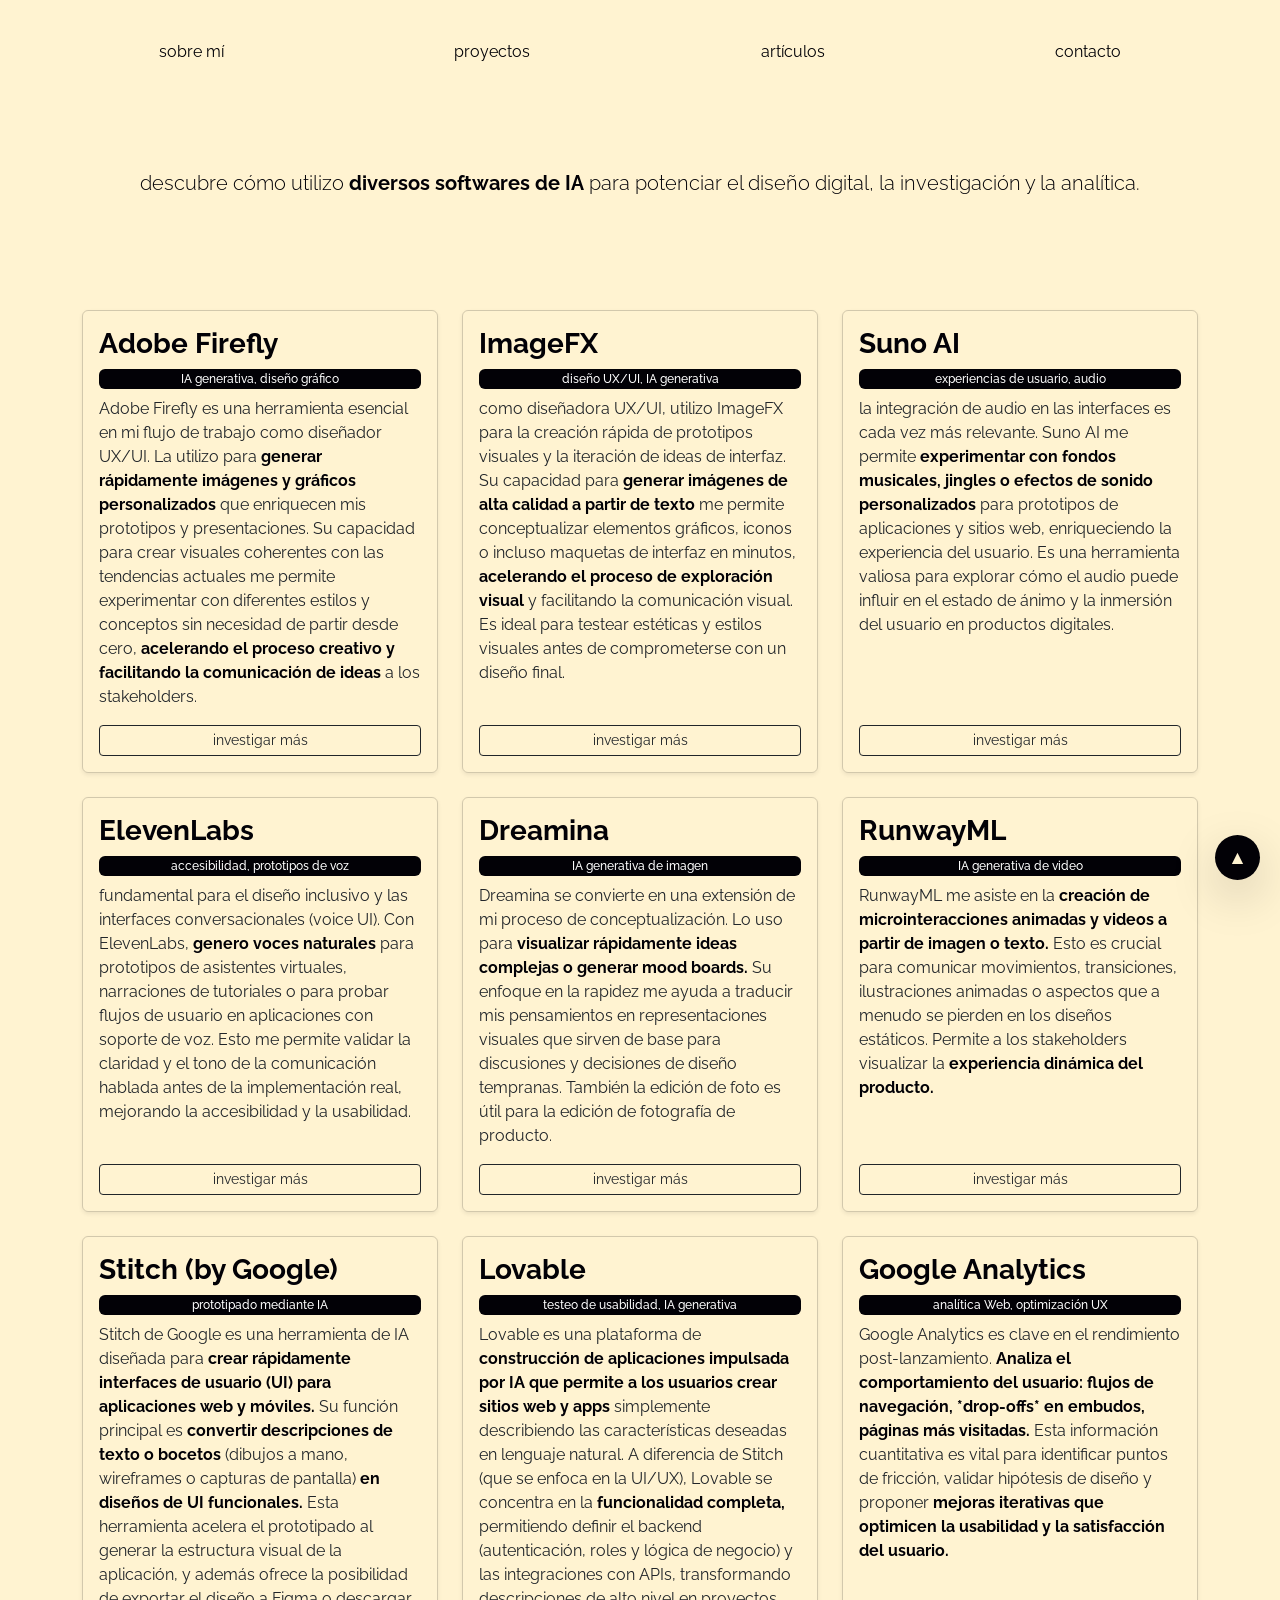
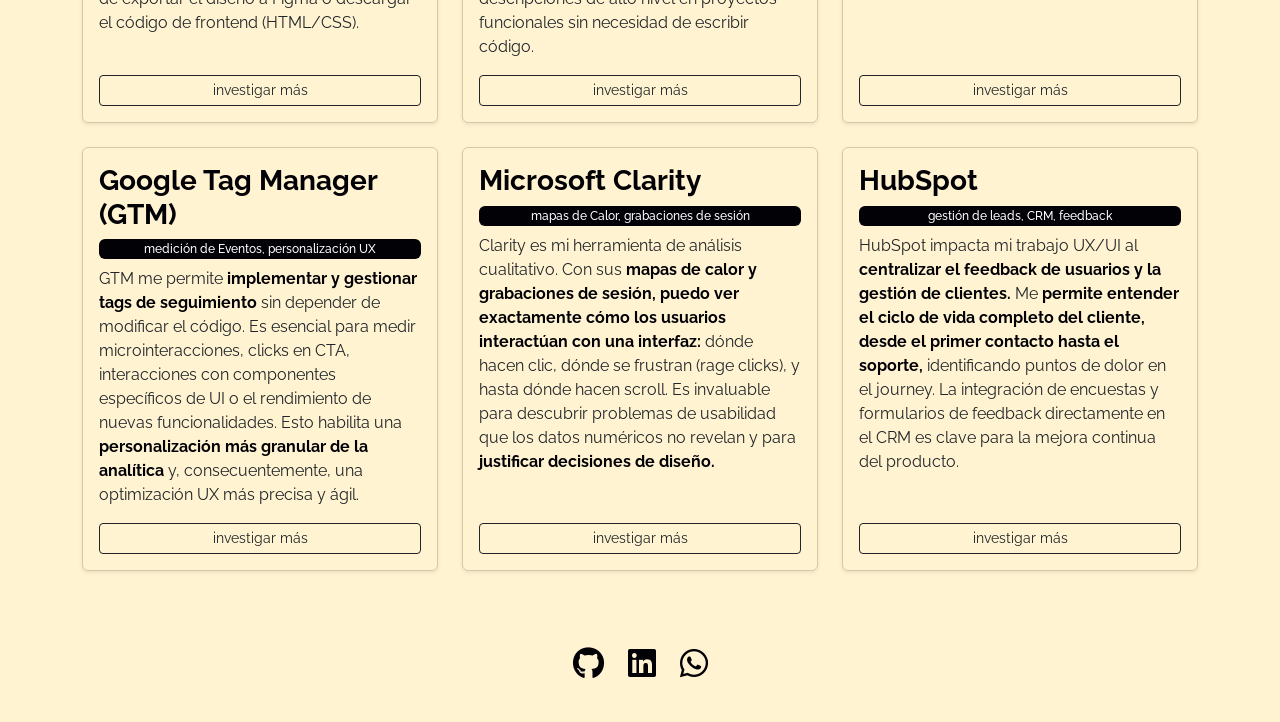
==== commit 96c9e6a8: "cambio de color" ====
--- a/articulos/index.html
+++ b/articulos/index.html
@@ -276,17 +276,6 @@
 
         </div>
 
-        <div class="mb-3"> 
-            <a 
-                href="../porque/index.html" 
-                class="footer-icon" 
-                aria-label="Fundamentos del Diseño Web">
-                
-                <span class="d-block mt-2">¿por qué?</span>
-            </a>
-        </div>
-        </div>
-
     </div>
 </footer>
 
--- a/articulos/style.css
+++ b/articulos/style.css
@@ -1,7 +1,7 @@
 :root {
---color-claro: #FFFFCD;
---color-oscuro: #1E1E1E;
---color-acento: #1E1E1E;
+--color-claro: #FFF3D1;
+--color-oscuro: #020106;
+--color-acento: #020106;
 }
 
 body{
@@ -75,7 +75,7 @@
 }
 
 .badge{
-    background-color: #1e1e1eaa !important;
+    background-color: #020106 !important;
     font-weight: 500 !important;
 }
 
